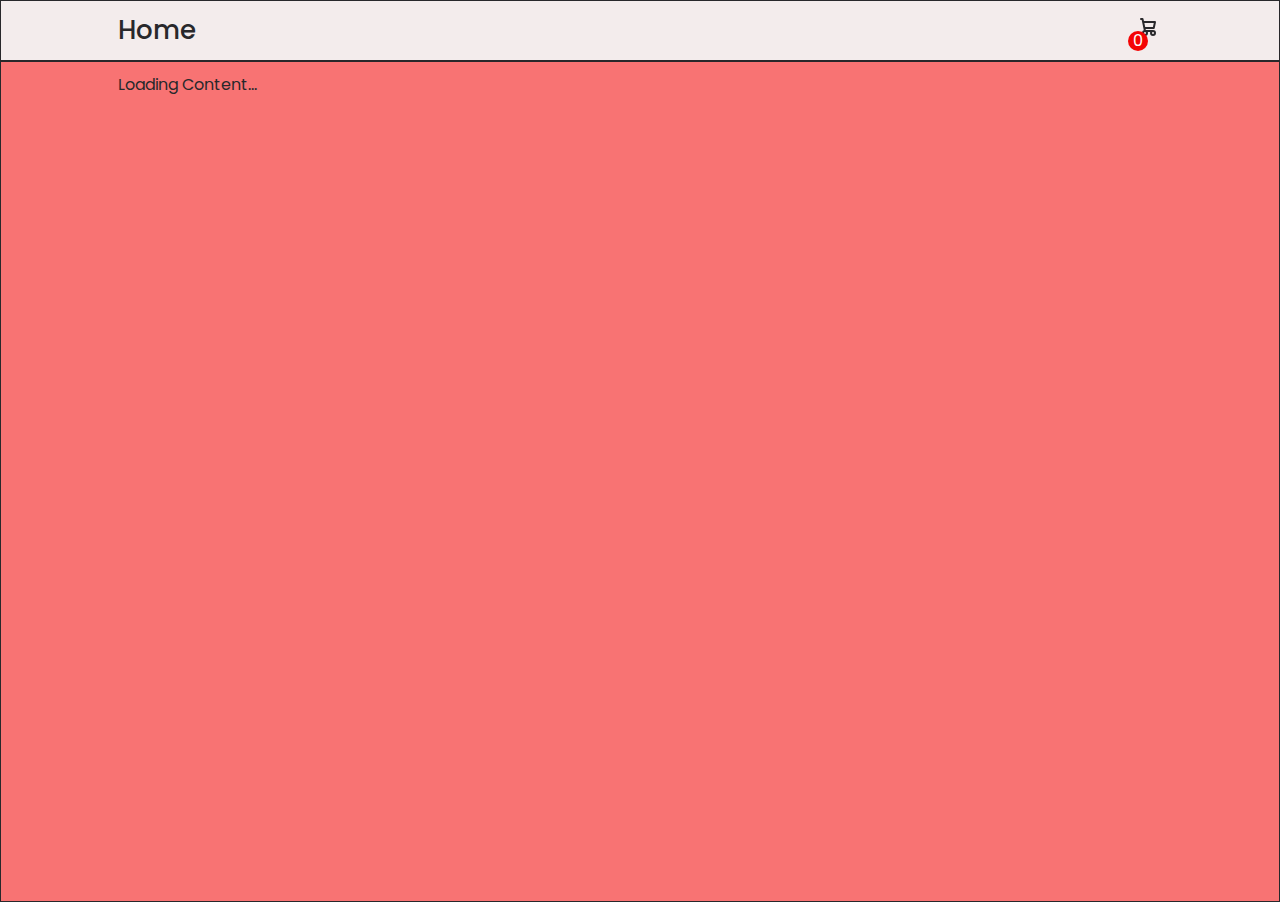
==== index.html @ 5069008e "Template Loaded in Index.html" ====
<!DOCTYPE html>
<html lang="en">
  <head>
    <meta charset="UTF-8" />
    <meta name="viewport" content="width=device-width, initial-scale=1.0" />
    <title>T-Shirt Shop</title>
    <link rel="stylesheet" href="style.css" />
  </head>
  <body>
    <div class="container.">
      <div id="app">this is app</div>
    </div>

    <script type="module" src="index.js"></script>
  </body>
</html>
---- style.css ----
/* Common Styles */
* {
  margin: 0;
  padding: 0;
  box-sizing: border-box;
  font-family: Poppins, sans-serif;
  text-decoration: none;
  color: #28282b;
}
button {
  cursor: pointer;
  border: none;
  padding: 10px;
  font-weight: 600;
}
.title {
  font-size: 26px;
  font-weight: 500;
  padding: 10px 0;
}
.subTitle {
  font-size: 24px;
  font-weight: 400;
  padding: 10px 0;
}
svg {
  width: 30px;
}

/*------------------------------ 
      Template | Container 
------------------------------*/
.container {
  display: grid;
  grid-template-columns: repeat(12, 1fr);
  transition: 0.5s;
}
.navWraper {
  display: grid;
  grid-template-columns: repeat(12, 1fr);
  grid-column: 1 / -1;
  background-color: #f3ecec;
  border: 1px solid;
}
nav {
  grid-column: 1 / -1;
  display: flex;
  justify-content: space-between;
  align-items: center;
  padding: 10px;
}
nav .title {
  padding: 0;
}
.cartIcon {
  position: relative;
  cursor: pointer;
  border-radius: 50%;
}
.cartIcon span {
  background-color: #f40404;
  color: #fdfdfd;
  position: absolute;
  height: 20px;
  width: 20px;
  top: 50%;
  left: -5px;
  border-radius: 50%;
  display: flex;
  align-items: center;
  justify-content: center;
}
.mainWraper {
  display: grid;
  grid-template-columns: repeat(12, 1fr);
  grid-column: 1 / -1;
  background-color: #f87373;
  border: 1px solid;
}
.mainWraper section {
  grid-column: 1 / -1;
  padding: 10px;
  min-height: calc(100vh - 61px);
}
/*------------------------------ 
    Template | Shopping Cart 
------------------------------*/
.cartContent {
  background-color: #28282b;
  width: 480px;
  max-width: 100%;
  position: fixed;
  top: 0;
  bottom: 0;
  right: -480px;
  transition: 0.5s;
  display: grid;
  grid-template-rows: auto 1fr auto;
}
.cartContent .subTitle {
  color: #fdfdfd;
  padding: 10px;
}
.cartProducts {
  padding: 10px;
  overflow: auto;
}
.cartProducts::-webkit-scrollbar {
  width: 0;
}
.cartBtns {
  display: grid;
  grid-template-columns: 1fr 1fr;
}
.cartBtns button {
  background-color: #ffdb58;
  padding: 16px;
}
.cartBtns button.cartClose {
  background-color: #f3f3f3;
}
body.activeCart .cartContent {
  right: 0;
}

/* Responsivenses */
@media (min-width: 481px) {
  .cartContent {
    width: 360px;
    right: -360px;
  }
}
@media (min-width: 769px) {
  .cartContent {
    width: 400px;
    right: -400px;
  }
  nav {
    grid-column: 2 / -2;
  }
  .mainWraper section {
    grid-column: 2 / -2;
  }
}
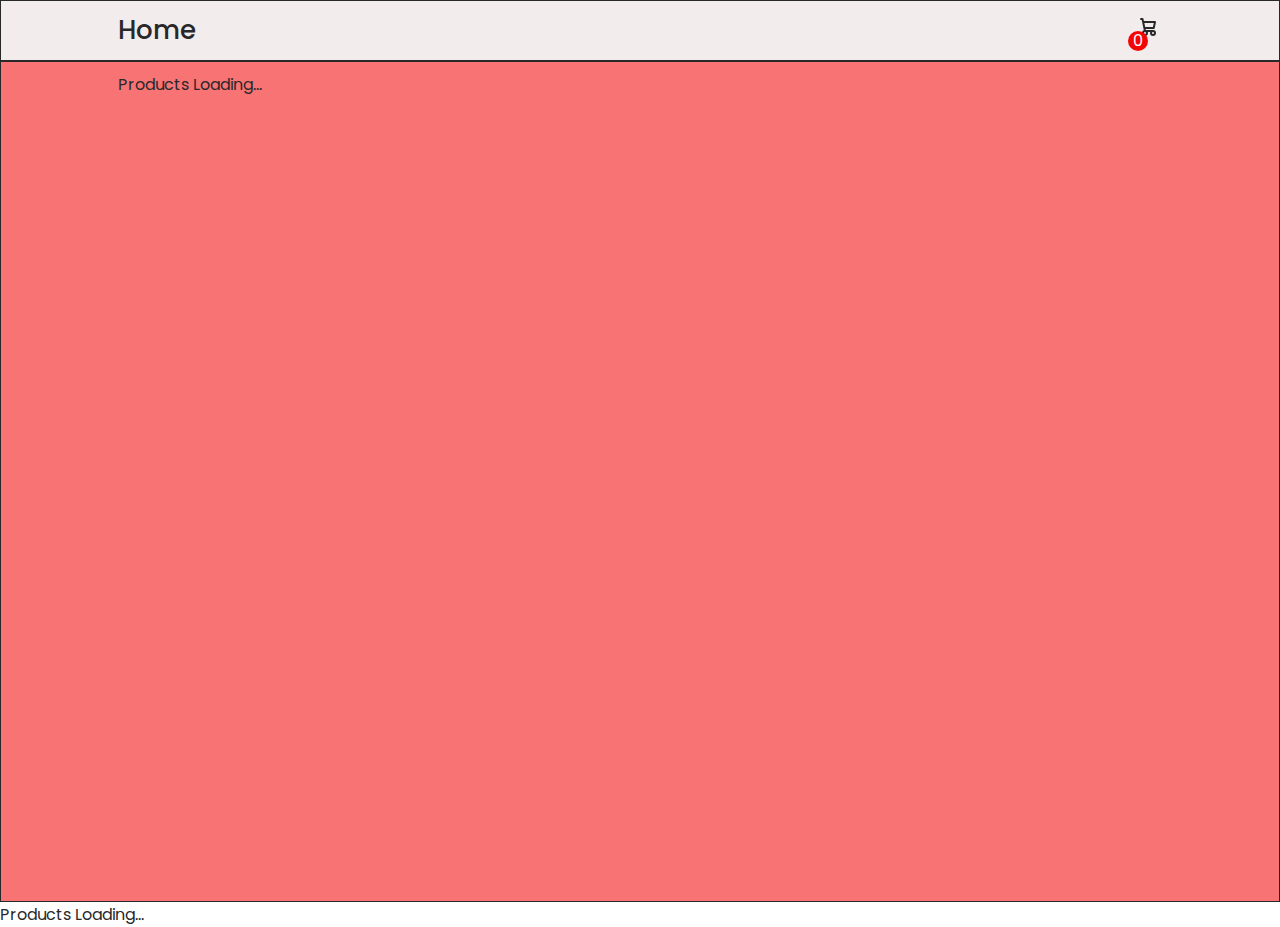
==== commit 597443c8: "Loading Index.html's main to template" ====
--- a/index.html
+++ b/index.html
@@ -7,10 +7,14 @@
     <link rel="stylesheet" href="style.css" />
   </head>
   <body>
-    <div class="container.">
-      <div id="app">this is app</div>
-    </div>
+    <header id="app">
+      <!--Here I am loading template.html-->
+    </header>
 
+    <main id="temporatyContent">
+      <!--These content is being rendered to template.html's main-->
+      <section class="productsContainer">Products Loading...</section>
+    </main>
     <script type="module" src="index.js"></script>
   </body>
 </html>
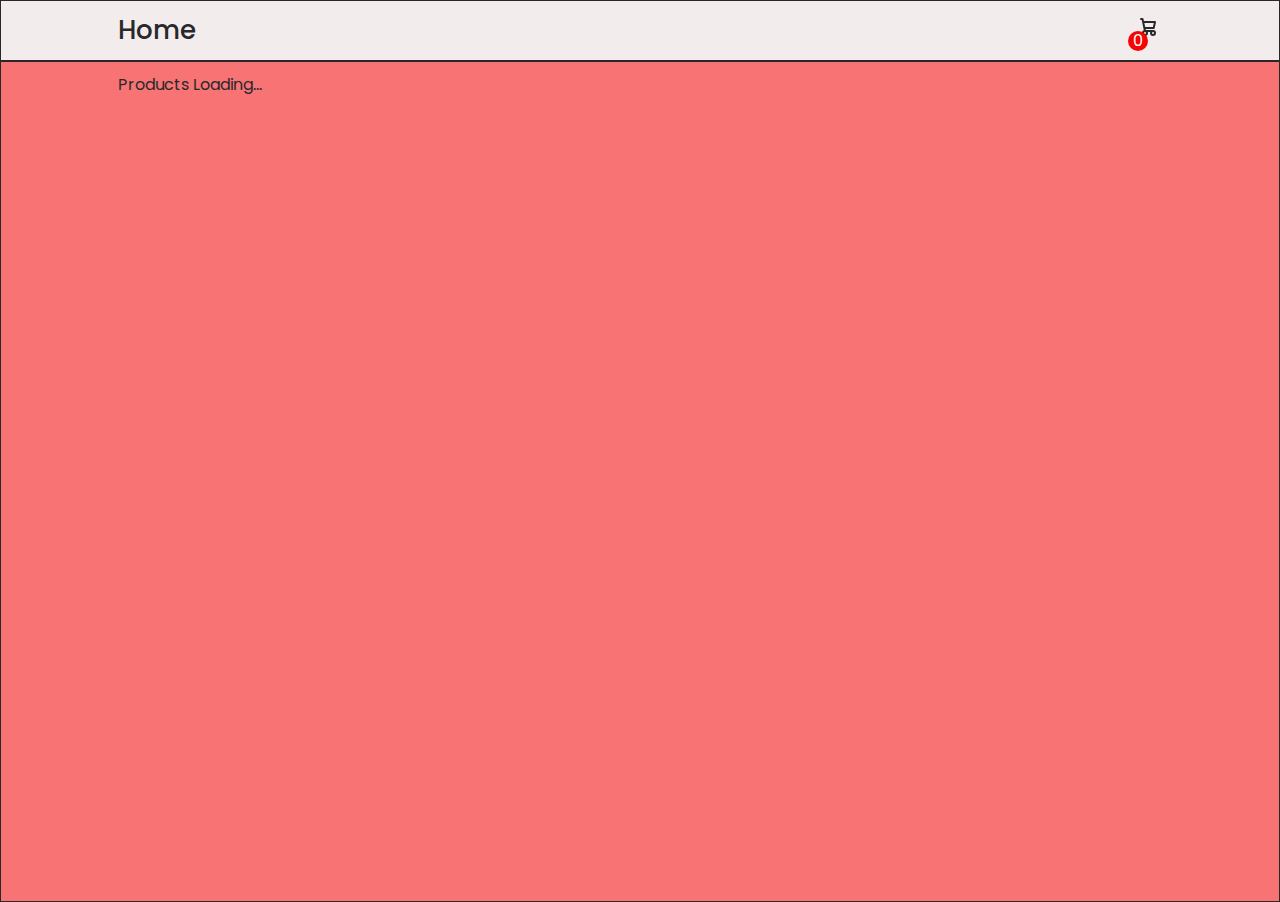
==== commit fcc6e83e: "Made Product List" ====
--- a/index.html
+++ b/index.html
@@ -3,6 +3,12 @@
   <head>
     <meta charset="UTF-8" />
     <meta name="viewport" content="width=device-width, initial-scale=1.0" />
+    <link rel="preconnect" href="https://fonts.googleapis.com" />
+    <link rel="preconnect" href="https://fonts.gstatic.com" crossorigin />
+    <link
+      href="https://fonts.googleapis.com/css2?family=Poppins:ital,wght@0,100;0,200;0,300;0,400;0,500;0,600;0,700;0,800;0,900;1,100;1,200;1,300;1,400;1,500;1,600;1,700;1,800;1,900&display=swap"
+      rel="stylesheet"
+    />
     <title>T-Shirt Shop</title>
     <link rel="stylesheet" href="style.css" />
   </head>
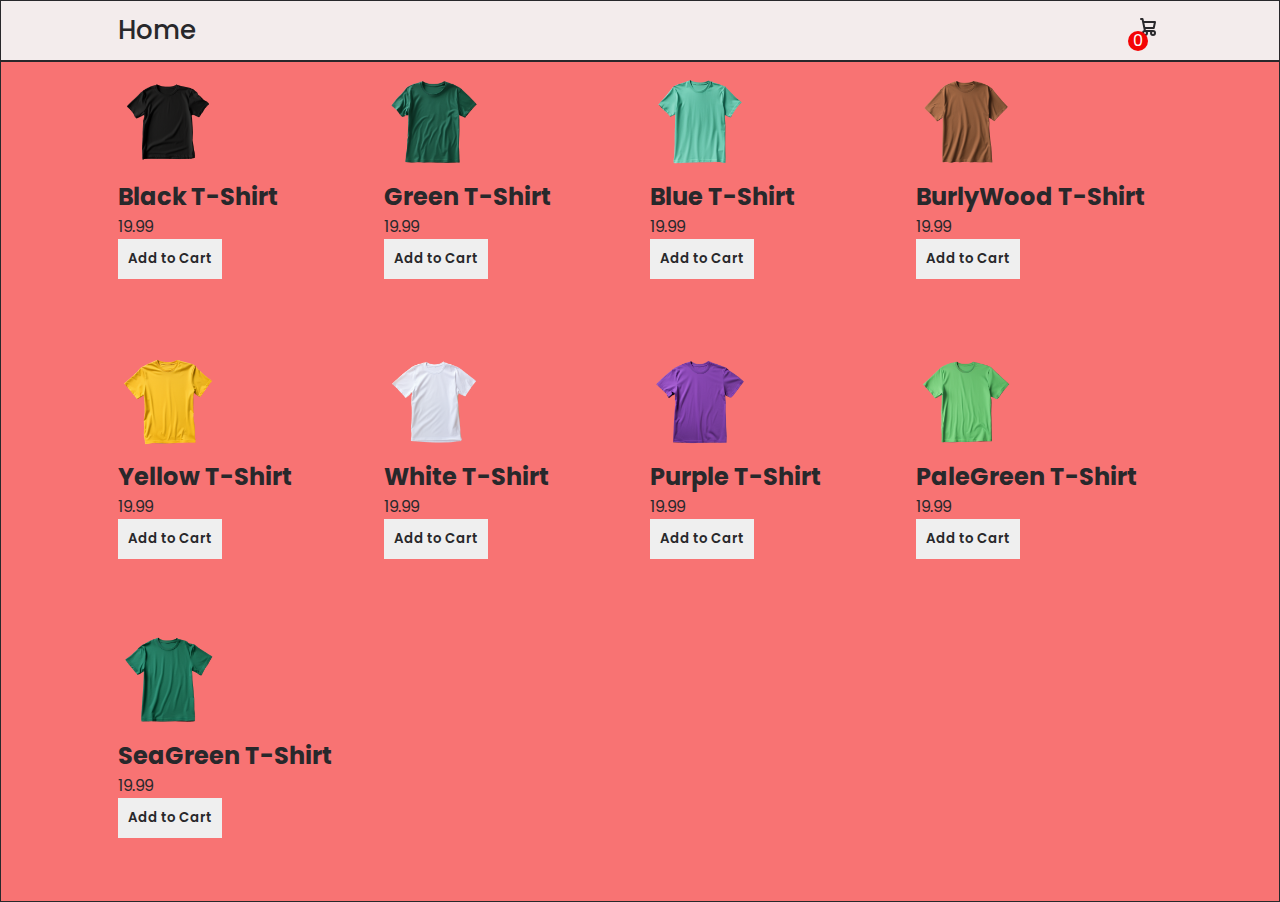
==== commit 21f10923: "Product showed in Index Page" ====
--- a/index.html
+++ b/index.html
@@ -19,7 +19,7 @@
 
     <main id="temporatyContent">
       <!--These content is being rendered to template.html's main-->
-      <section class="productsContainer">Products Loading...</section>
+      <section class="productsContainer"></section>
     </main>
     <script type="module" src="index.js"></script>
   </body>
--- a/style.css
+++ b/style.css
@@ -1,4 +1,6 @@
-/* Common Styles */
+/*------------------------------ 
+        Common Styles 
+------------------------------*/
 * {
   margin: 0;
   padding: 0;
@@ -82,6 +84,7 @@
   padding: 10px;
   min-height: calc(100vh - 61px);
 }
+
 /*------------------------------ 
     Template | Shopping Cart 
 ------------------------------*/
@@ -123,7 +126,21 @@
   right: 0;
 }
 
-/* Responsivenses */
+/*------------------------------ 
+    Index | Products Container 
+------------------------------*/
+.productsContainer {
+  grid-column: 1 / -1;
+  display: grid;
+  grid-template-columns: repeat(4, 1fr);
+  gap: 20px;
+}
+.product img {
+  width: 100px;
+}
+/*------------------------------ 
+        Rseponsiveness 
+------------------------------*/
 @media (min-width: 481px) {
   .cartContent {
     width: 360px;
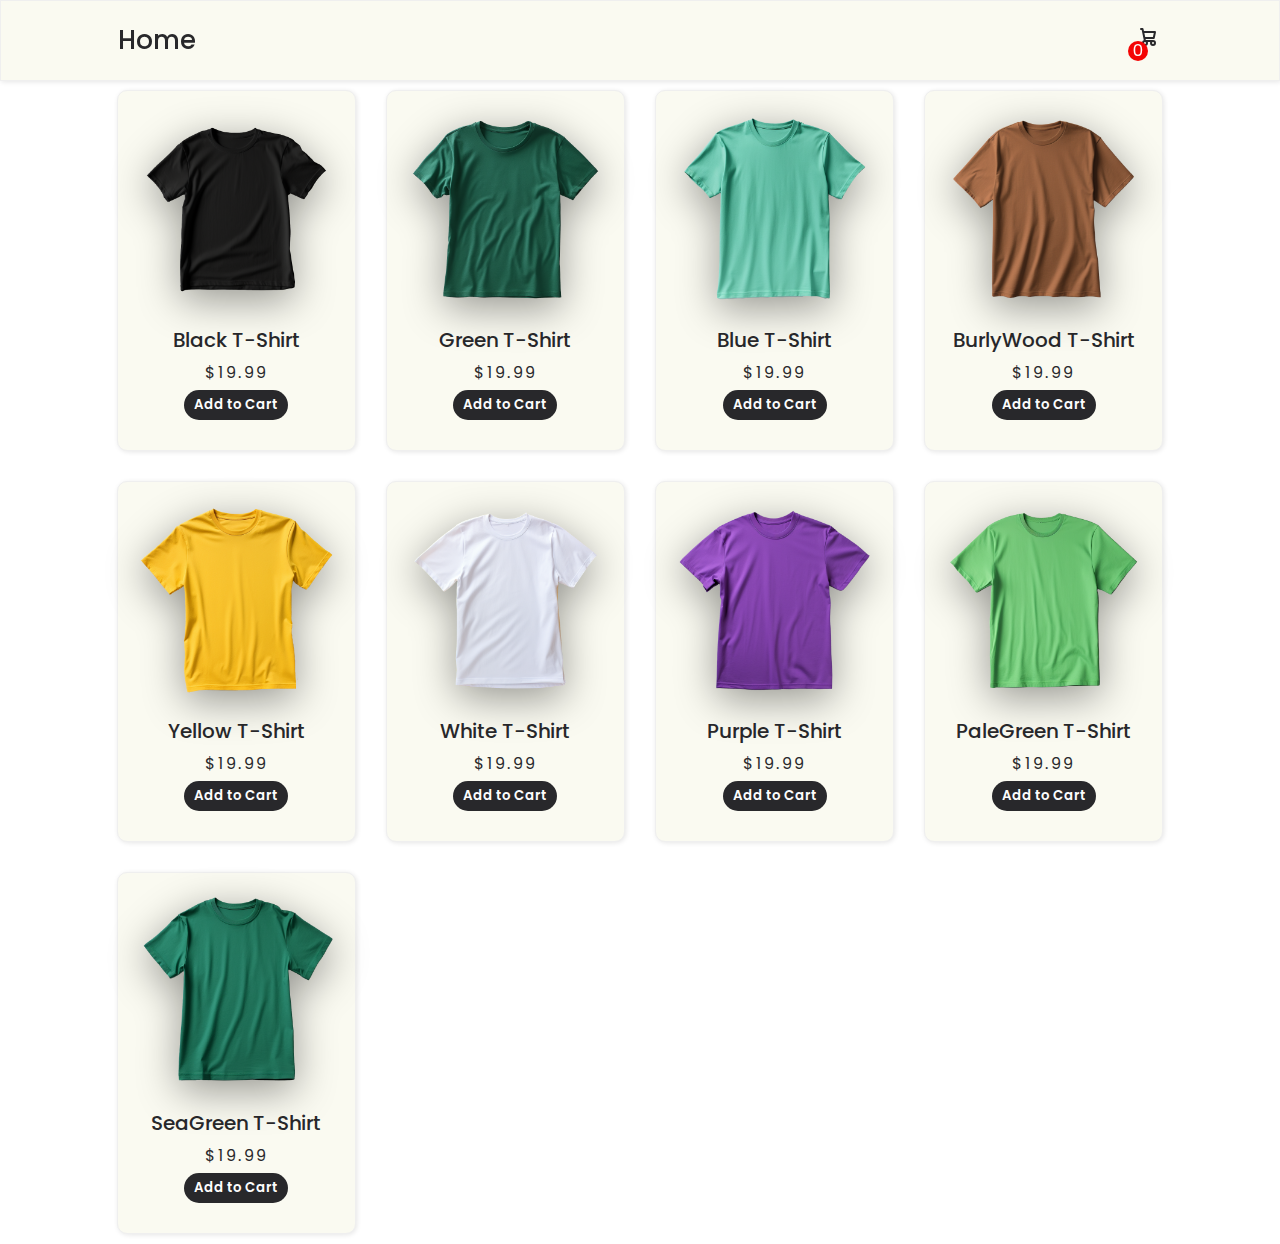
==== commit 1b31225e: "Added Hardcoded Detail Page" ====
--- a/index.html
+++ b/index.html
@@ -10,7 +10,7 @@
       rel="stylesheet"
     />
     <title>T-Shirt Shop</title>
-    <link rel="stylesheet" href="style.css" />
+    <link rel="stylesheet" href="/css/style.css" />
   </head>
   <body>
     <header id="app">
@@ -21,6 +21,6 @@
       <!--These content is being rendered to template.html's main-->
       <section class="productsContainer"></section>
     </main>
-    <script type="module" src="index.js"></script>
+    <script type="module" src="/javascript/index.js"></script>
   </body>
 </html>
--- a/css/style.css
+++ b/css/style.css
@@ -0,0 +1,331 @@
+/*------------------------------ 
+        Common Styles 
+------------------------------*/
+* {
+  box-sizing: border-box;
+  user-select: none;
+  font-family: Poppins, sans-serif;
+  text-decoration: none;
+  color: #28282b;
+  margin: 0;
+  padding: 0;
+}
+button {
+  cursor: pointer;
+  border: none;
+  font-weight: 600;
+  padding: 10px;
+}
+.title {
+  font-size: 26px;
+  font-weight: 500;
+  padding: 10px 0;
+}
+.subTitle {
+  font-size: 24px;
+  font-weight: 400;
+  padding: 10px 0;
+}
+svg {
+  width: 30px;
+}
+
+/*------------------------------ 
+      Template | Container 
+------------------------------*/
+.container {
+  display: grid;
+  grid-template-columns: repeat(12, 1fr);
+  transition: 0.5s;
+}
+.navWraper {
+  position: fixed;
+  left: 0;
+  right: 0;
+  background-color: #fdfdfd;
+  z-index: 10;
+  display: grid;
+  grid-template-columns: repeat(12, 1fr);
+  grid-column: 1 / -1;
+  box-shadow: 1px 1px 5px rgba(0, 0, 0, 0.1);
+  background-color: #fafaf1;
+  border: 1px solid #efefef;
+  padding: 10px 0;
+}
+nav {
+  grid-column: 1 / -1;
+  display: flex;
+  justify-content: space-between;
+  align-items: center;
+  padding: 10px;
+}
+nav .title {
+  padding: 0;
+}
+.cartIcon {
+  cursor: pointer;
+  position: relative;
+  border-radius: 50%;
+}
+.cartIcon span {
+  display: flex;
+  align-items: center;
+  justify-content: center;
+  position: absolute;
+  background-color: #f40404;
+  color: #fdfdfd;
+  height: 20px;
+  width: 20px;
+  border-radius: 50%;
+  top: 50%;
+  left: -5px;
+}
+.mainWraper {
+  display: grid;
+  grid-template-columns: repeat(12, 1fr);
+  grid-column: 1 / -1;
+  padding-top: 80px;
+}
+.mainWraper section {
+  grid-column: 1 / -1;
+  padding: 10px;
+}
+
+/*------------------------------ 
+    Template | Shopping Cart 
+------------------------------*/
+.cartContent {
+  display: grid;
+  grid-template-rows: auto 1fr auto;
+  position: fixed;
+  background-color: #28282b;
+  max-width: 100%;
+  width: 480px;
+  top: 0;
+  bottom: 0;
+  right: -480px;
+  z-index: 12;
+  transition: 0.5s;
+}
+.cartContent .subTitle {
+  color: #fdfdfd;
+  padding: 10px;
+}
+.cartContainer {
+  overflow: auto;
+  padding: 10px;
+}
+.cartContainer::-webkit-scrollbar {
+  width: 0;
+}
+.cartProduct img {
+  width: 100%;
+}
+.cartProduct {
+  display: grid;
+  grid-template-columns: 60px 1fr 50px 80px;
+  align-items: center;
+  text-align: center;
+  gap: 10px;
+}
+.cartItemName {
+  text-align: left;
+}
+.cartProduct p {
+  color: #fdfdfd;
+}
+.cartProduct .totalPrice {
+  text-wrap: nowrap;
+  color: #fdfdfd;
+}
+.cartProduct div {
+  display: flex;
+  gap: 5px;
+  align-items: center;
+}
+.cartProduct div span {
+  display: flex;
+  align-items: center;
+  justify-content: center;
+  width: 25px;
+  height: 25px;
+  background-color: #eee;
+  color: #2f2f2f;
+  border-radius: 50%;
+  cursor: pointer;
+}
+.listCart .item .quantity span:nth-child(2) {
+  background-color: transparent;
+  color: #fff;
+}
+.cartProduct:nth-child(even) {
+  background-color: #eee1;
+}
+
+.cartBtns {
+  display: grid;
+  grid-template-columns: 1fr 1fr;
+}
+.cartBtns button {
+  background-color: #ffdb58;
+  font-size: 16px;
+  padding: 16px;
+}
+.cartBtns button.cartClose {
+  background-color: #ff6c6c;
+}
+body.activeCart .cartContent {
+  right: 0;
+}
+
+/*------------------------------ 
+    Index | Products Container 
+------------------------------*/
+.productsContainer {
+  display: grid;
+  grid-template-columns: repeat(12, 1fr);
+  grid-column: 1 / -1;
+  gap: 20px;
+  width: 100%;
+}
+.product {
+  grid-column: span 6;
+  display: flex;
+  flex-direction: column;
+  align-items: center;
+  box-shadow: 1px 1px 5px rgba(0, 0, 0, 0.1);
+  background-color: #fafaf1;
+  border: 1px solid #efefef;
+  border-radius: 10px;
+  padding: 10px;
+}
+.product img {
+  filter: drop-shadow(0 10px 20px rgba(0, 0, 0, 0.4));
+  width: 100%;
+}
+.product h2 {
+  text-align: center;
+  flex-grow: 1;
+  font-size: 18px;
+  font-weight: 500;
+}
+.product p {
+  text-align: center;
+  letter-spacing: 3px;
+  padding: 5px 0;
+}
+.product button {
+  background-color: #28282b;
+  color: #fdfdfd;
+  border-radius: 20px;
+  padding: 5px 10px;
+  margin-bottom: 20px;
+}
+
+/*------------------------------ 
+    Detail | Product Details 
+------------------------------*/
+.detailsContainer {
+  display: grid;
+  grid-template-columns: repeat(2, 1fr);
+  gap: 50px;
+  text-align: left;
+  margin-bottom: 30px;
+}
+.image img {
+  width: 100%;
+}
+.image {
+  position: relative;
+}
+.image::before {
+  position: absolute;
+  top: 30px;
+  bottom: 0;
+  left: calc(50% - 150px);
+  right: 50px;
+  content: "";
+  background-color: #94817733;
+  z-index: -1;
+  border-radius: 190px 80px 180px 160px;
+}
+.detailTitle {
+  font-size: xx-large;
+  padding: 40px 0 0 0;
+  margin: 0 0 10px 0;
+}
+.detailPrice {
+  font-weight: bold;
+  font-size: x-large;
+  letter-spacing: 4px;
+  margin-bottom: 20px;
+}
+.detailBtns {
+  display: flex;
+  gap: 10px;
+}
+.detailBtns button {
+  background-color: #eee;
+  border: none;
+  padding: 15px 20px;
+  border-radius: 20px;
+  font-family: Arial, Helvetica, sans-serif;
+  font-size: medium;
+  display: flex;
+  align-items: center;
+  justify-content: center;
+}
+/* .detailsContainer svg {
+  width: 18px;
+} */
+.detailBtns button:nth-child(2) {
+  background-color: #2f2f2f;
+  color: #eee;
+  display: inline-flex;
+  gap: 10px;
+}
+.detailBtns button svg {
+  transform: translateY(-2px);
+}
+.detail .description {
+  font-weight: 300;
+  margin-top: 20px;
+}
+
+/*------------------------------ 
+        Rseponsiveness 
+------------------------------*/
+@media (min-width: 481px) {
+  .cartContent {
+    width: 360px;
+    right: -360px;
+  }
+}
+@media (min-width: 600px) {
+  .productsContainer {
+    gap: 30px;
+  }
+  .product {
+    grid-column: span 4;
+  }
+}
+@media (min-width: 769px) {
+  .cartContent {
+    width: 400px;
+    right: -400px;
+  }
+  nav {
+    grid-column: 2 / -2;
+  }
+  .mainWraper section {
+    grid-column: 2 / -2;
+  }
+  .product h2 {
+    font-size: 20px;
+  }
+}
+@media (min-width: 1025px) {
+  .product {
+    grid-column: span 3;
+  }
+}
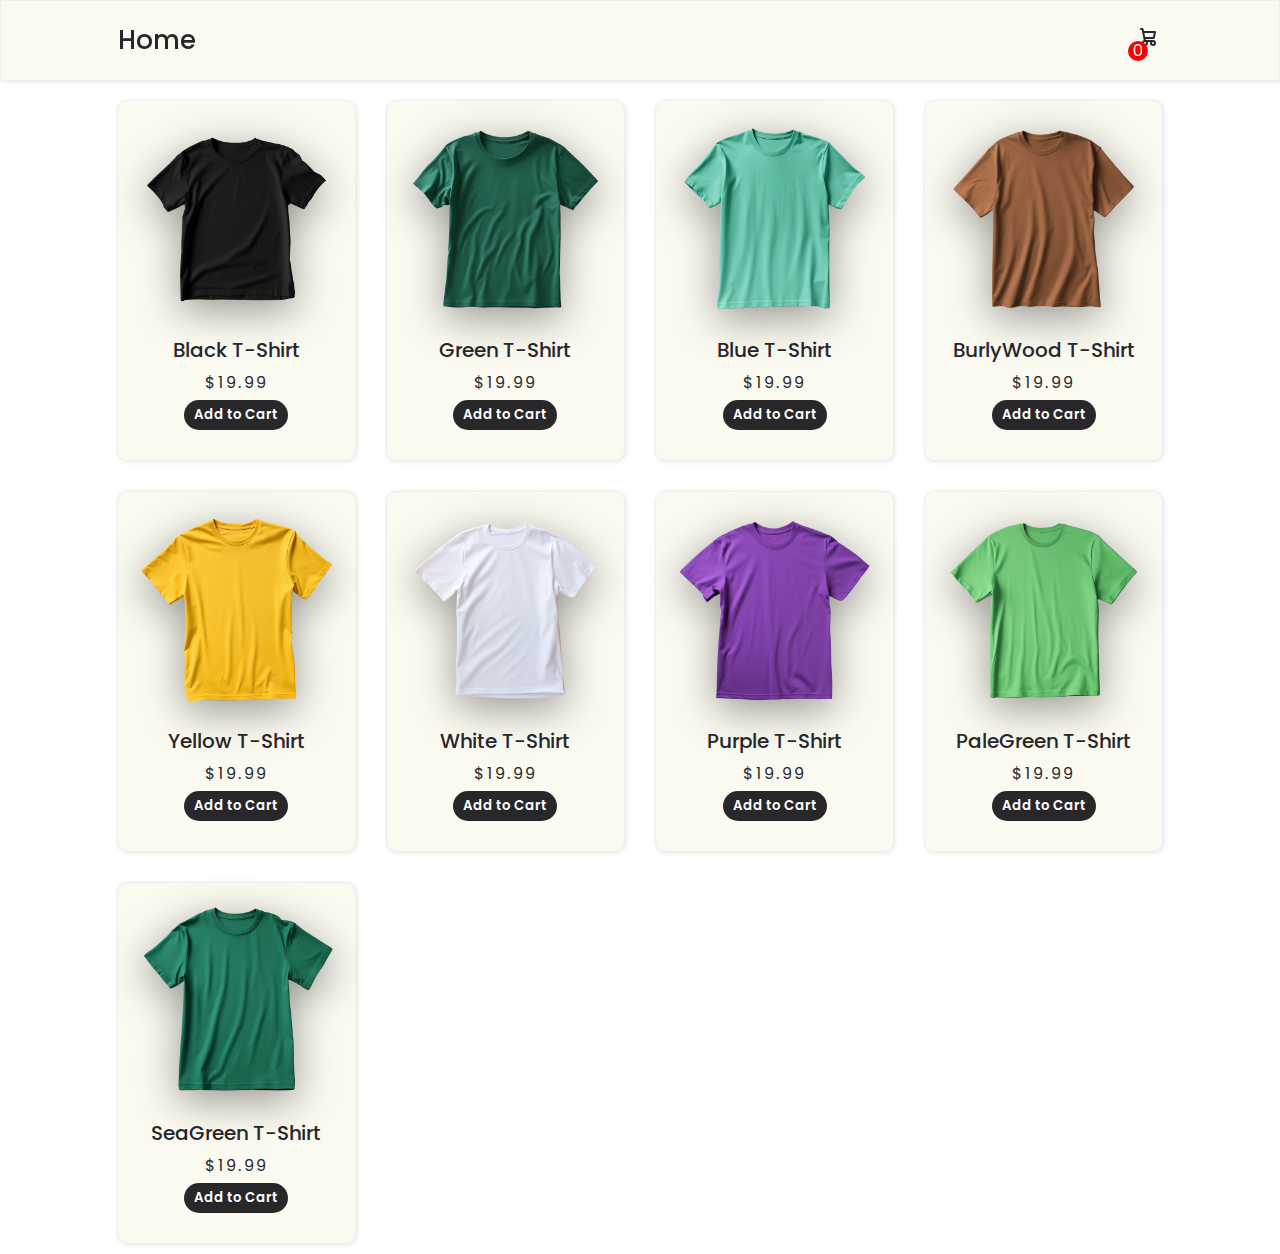
==== commit 9d47bfae: "Added Responsiveness to Product Details" ====
--- a/index.html
+++ b/index.html
@@ -17,7 +17,7 @@
       <!--Here I am loading template.html-->
     </header>
 
-    <main id="temporatyContent">
+    <main id="temporaryContent">
       <!--These content is being rendered to template.html's main-->
       <section class="productsContainer"></section>
     </main>
--- a/css/style.css
+++ b/css/style.css
@@ -84,7 +84,7 @@
   display: grid;
   grid-template-columns: repeat(12, 1fr);
   grid-column: 1 / -1;
-  padding-top: 80px;
+  padding-top: 90px;
 }
 .mainWraper section {
   grid-column: 1 / -1;
@@ -225,10 +225,16 @@
 /*------------------------------ 
     Detail | Product Details 
 ------------------------------*/
+.detailsWraper {
+  display: grid;
+  grid-template-columns: repeat(12, 1fr);
+  padding: 10px;
+}
 .detailsContainer {
-  display: grid;
-  grid-template-columns: repeat(2, 1fr);
-  gap: 50px;
+  grid-column: 1/-1;
+  display: grid;
+  grid-template-columns: repeat(12, 1fr);
+  gap: 30px;
   text-align: left;
   margin-bottom: 30px;
 }
@@ -237,6 +243,10 @@
 }
 .image {
   position: relative;
+  grid-column: span 12;
+  display: flex;
+  align-items: center;
+  justify-content: center;
 }
 .image::before {
   position: absolute;
@@ -249,6 +259,10 @@
   z-index: -1;
   border-radius: 190px 80px 180px 160px;
 }
+.detailsContent {
+  grid-column: span 12;
+  border: 1px solid green;
+}
 .detailTitle {
   font-size: xx-large;
   padding: 40px 0 0 0;
@@ -287,7 +301,7 @@
 .detailBtns button svg {
   transform: translateY(-2px);
 }
-.detail .description {
+.detailsContainer .description {
   font-weight: 300;
   margin-top: 20px;
 }
@@ -301,6 +315,7 @@
     right: -360px;
   }
 }
+
 @media (min-width: 600px) {
   .productsContainer {
     gap: 30px;
@@ -308,7 +323,14 @@
   .product {
     grid-column: span 4;
   }
-}
+  .image {
+    grid-column: span 7;
+  }
+  .detailsContent {
+    grid-column: span 5;
+  }
+}
+
 @media (min-width: 769px) {
   .cartContent {
     width: 400px;
@@ -323,9 +345,29 @@
   .product h2 {
     font-size: 20px;
   }
-}
+  .detailsContainer {
+    grid-column: 2 / -2;
+  }
+  .image {
+    grid-column: span 6;
+  }
+  .detailsContent {
+    grid-column: span 6;
+  }
+}
+
 @media (min-width: 1025px) {
   .product {
     grid-column: span 3;
   }
-}
+  .image img {
+    width: 90%;
+  }
+  .image::before {
+    inset: 0;
+    margin: auto;
+    left: calc(50% - 190px);
+    right: 100px;
+    top: 30px;
+  }
+}
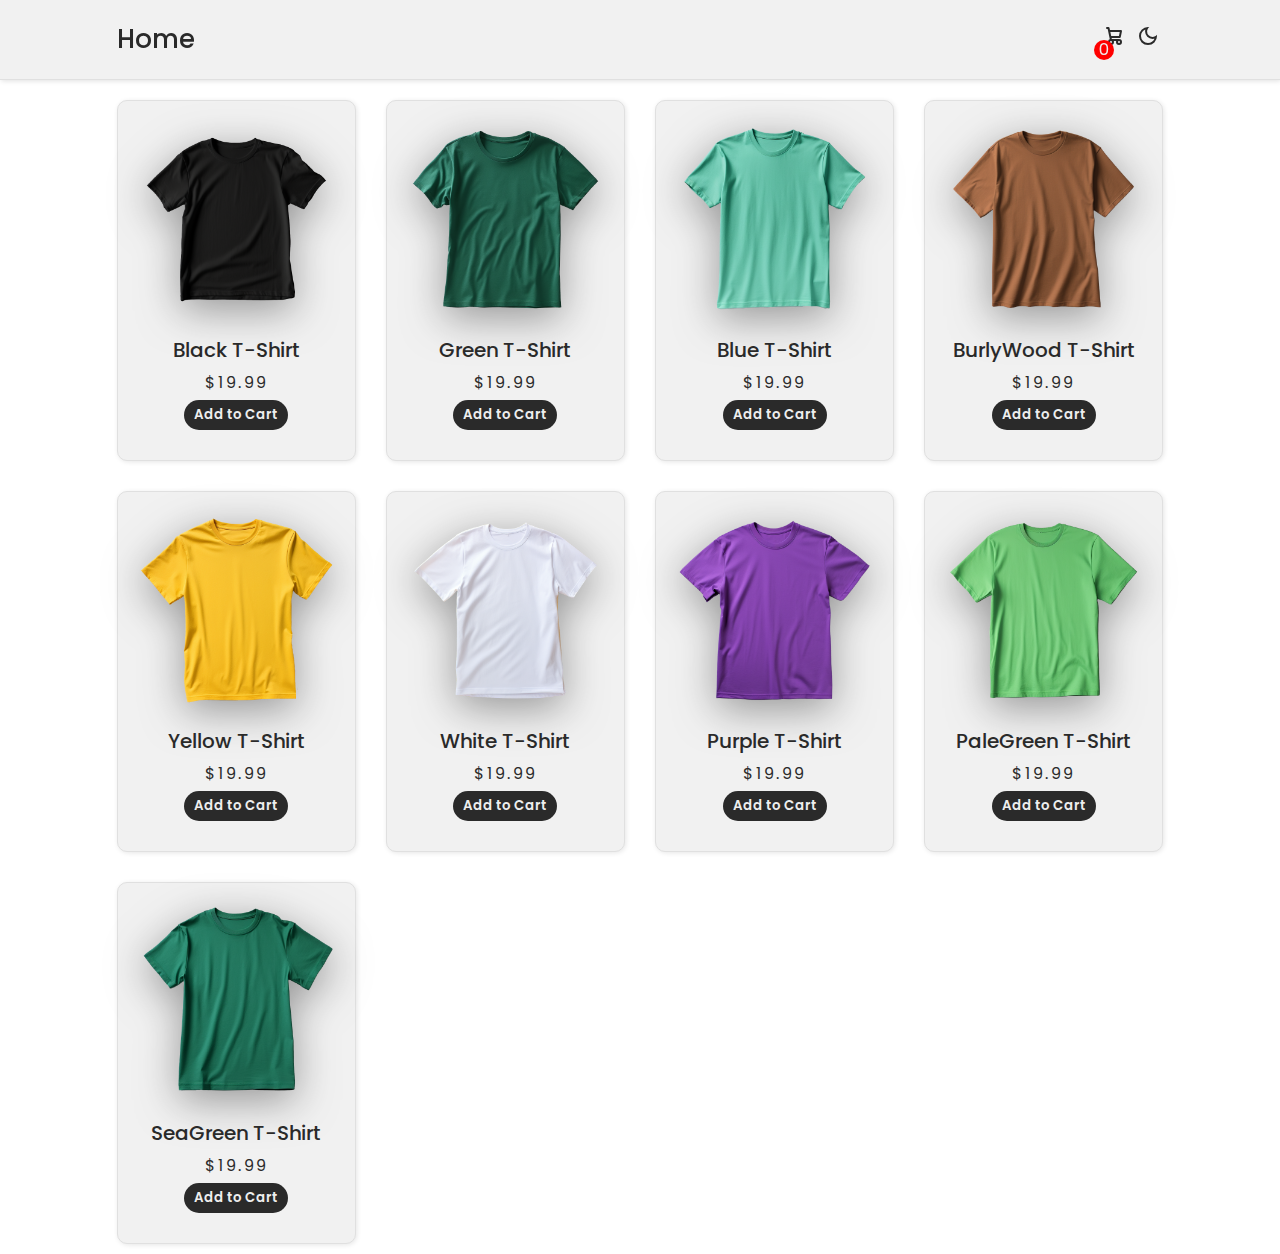
==== commit f3580c8c: "Added Theme functionality" ====
--- a/index.html
+++ b/index.html
@@ -22,5 +22,6 @@
       <section class="productsContainer"></section>
     </main>
     <script type="module" src="/javascript/index.js"></script>
+    <script type="module" src="/javascript/darkmode.js"></script>
   </body>
 </html>
--- a/css/style.css
+++ b/css/style.css
@@ -1,3 +1,21 @@
+:root {
+  --primary-font-color: #2a2a2a;
+  --secondary-font-color: #eeeeee;
+  --primary-background-color: #ffffff;
+  --third-background-color: #d8d8d8;
+  --reversed-background-color: #2a2a2a;
+  --primary-border-color: #e0e0e0;
+  --primary-shadow-color: #f1f1f1;
+}
+body.darkMode {
+  --primary-font-color: #eeeeee;
+  --secondary-font-color: #2a2a2a;
+  --primary-background-color: #1a1a1a;
+  --third-background-color: #272727;
+  --reversed-background-color: #eeeeee;
+  --primary-border-color: #171717;
+  --primary-shadow-color: #2e2e2e;
+}
 /*------------------------------ 
         Common Styles 
 ------------------------------*/
@@ -6,9 +24,12 @@
   user-select: none;
   font-family: Poppins, sans-serif;
   text-decoration: none;
-  color: #28282b;
+  color: var(--primary-font-color);
   margin: 0;
   padding: 0;
+}
+body {
+  background-color: var(--primary-background-color);
 }
 button {
   cursor: pointer;
@@ -42,14 +63,13 @@
   position: fixed;
   left: 0;
   right: 0;
-  background-color: #fdfdfd;
+  background-color: var(--primary-shadow-color);
   z-index: 10;
   display: grid;
   grid-template-columns: repeat(12, 1fr);
   grid-column: 1 / -1;
-  box-shadow: 1px 1px 5px rgba(0, 0, 0, 0.1);
-  background-color: #fafaf1;
-  border: 1px solid #efefef;
+  box-shadow: 1px 1px 5px var(--primary-border-color);
+  border-bottom: 1px solid var(--primary-border-color);
   padding: 10px 0;
 }
 nav {
@@ -72,23 +92,24 @@
   align-items: center;
   justify-content: center;
   position: absolute;
-  background-color: #f40404;
-  color: #fdfdfd;
+  background-color: #ff0000;
+  color: #eeeeee;
   height: 20px;
   width: 20px;
   border-radius: 50%;
   top: 50%;
   left: -5px;
 }
+.icon-container {
+  display: flex;
+  align-items: center;
+  gap: 4px;
+}
 .mainWraper {
   display: grid;
   grid-template-columns: repeat(12, 1fr);
   grid-column: 1 / -1;
   padding-top: 90px;
-}
-.mainWraper section {
-  grid-column: 1 / -1;
-  padding: 10px;
 }
 
 /*------------------------------ 
@@ -98,7 +119,7 @@
   display: grid;
   grid-template-rows: auto 1fr auto;
   position: fixed;
-  background-color: #28282b;
+  background-color: var(--third-background-color);
   max-width: 100%;
   width: 480px;
   top: 0;
@@ -108,7 +129,7 @@
   transition: 0.5s;
 }
 .cartContent .subTitle {
-  color: #fdfdfd;
+  color: var(--primary-font-color);
   padding: 10px;
 }
 .cartContainer {
@@ -132,11 +153,11 @@
   text-align: left;
 }
 .cartProduct p {
-  color: #fdfdfd;
+  color: var(--primary-font-color);
 }
 .cartProduct .totalPrice {
   text-wrap: nowrap;
-  color: #fdfdfd;
+  color: var(--primary-font-color);
 }
 .cartProduct div {
   display: flex;
@@ -149,17 +170,13 @@
   justify-content: center;
   width: 25px;
   height: 25px;
-  background-color: #eee;
-  color: #2f2f2f;
+  background-color: var(--primary-background-color);
+  color: var(--primary-font-color);
   border-radius: 50%;
   cursor: pointer;
 }
-.listCart .item .quantity span:nth-child(2) {
-  background-color: transparent;
-  color: #fff;
-}
 .cartProduct:nth-child(even) {
-  background-color: #eee1;
+  background-color: var(--primary-shadow-color);
 }
 
 .cartBtns {
@@ -167,12 +184,13 @@
   grid-template-columns: 1fr 1fr;
 }
 .cartBtns button {
-  background-color: #ffdb58;
+  background-color: #ffdd55;
   font-size: 16px;
   padding: 16px;
+  color: #2a2a2a;
 }
 .cartBtns button.cartClose {
-  background-color: #ff6c6c;
+  background-color: #ff7070;
 }
 body.activeCart .cartContent {
   right: 0;
@@ -186,7 +204,7 @@
   grid-template-columns: repeat(12, 1fr);
   grid-column: 1 / -1;
   gap: 20px;
-  width: 100%;
+  padding: 10px;
 }
 .product {
   grid-column: span 6;
@@ -194,13 +212,13 @@
   flex-direction: column;
   align-items: center;
   box-shadow: 1px 1px 5px rgba(0, 0, 0, 0.1);
-  background-color: #fafaf1;
-  border: 1px solid #efefef;
+  background-color: var(--primary-shadow-color);
+  border: 1px solid var(--primary-border-color);
   border-radius: 10px;
   padding: 10px;
 }
 .product img {
-  filter: drop-shadow(0 10px 20px rgba(0, 0, 0, 0.4));
+  filter: drop-shadow(0 10px 20px rgba(60, 60, 60, 0.5));
   width: 100%;
 }
 .product h2 {
@@ -215,8 +233,8 @@
   padding: 5px 0;
 }
 .product button {
-  background-color: #28282b;
-  color: #fdfdfd;
+  background-color: var(--reversed-background-color);
+  color: var(--secondary-font-color);
   border-radius: 20px;
   padding: 5px 10px;
   margin-bottom: 20px;
@@ -225,16 +243,11 @@
 /*------------------------------ 
     Detail | Product Details 
 ------------------------------*/
-.detailsWraper {
-  display: grid;
-  grid-template-columns: repeat(12, 1fr);
-  padding: 10px;
-}
 .detailsContainer {
   grid-column: 1/-1;
   display: grid;
   grid-template-columns: repeat(12, 1fr);
-  gap: 30px;
+  gap: 10px;
   text-align: left;
   margin-bottom: 30px;
 }
@@ -255,21 +268,22 @@
   left: calc(50% - 150px);
   right: 50px;
   content: "";
-  background-color: #94817733;
+  background-color: var(--third-background-color);
   z-index: -1;
   border-radius: 190px 80px 180px 160px;
 }
 .detailsContent {
   grid-column: span 12;
-  border: 1px solid green;
+  padding: 10px;
 }
 .detailTitle {
-  font-size: xx-large;
-  padding: 40px 0 0 0;
+  font-size: 24px;
+  font-weight: 500;
+  padding: 0;
   margin: 0 0 10px 0;
 }
 .detailPrice {
-  font-weight: bold;
+  font-weight: 500;
   font-size: x-large;
   letter-spacing: 4px;
   margin-bottom: 20px;
@@ -279,7 +293,7 @@
   gap: 10px;
 }
 .detailBtns button {
-  background-color: #eee;
+  background-color: var(--third-background-color);
   border: none;
   padding: 15px 20px;
   border-radius: 20px;
@@ -289,21 +303,25 @@
   align-items: center;
   justify-content: center;
 }
-/* .detailsContainer svg {
-  width: 18px;
-} */
 .detailBtns button:nth-child(2) {
-  background-color: #2f2f2f;
-  color: #eee;
-  display: inline-flex;
-  gap: 10px;
-}
-.detailBtns button svg {
-  transform: translateY(-2px);
+  background-color: var(--reversed-background-color);
+  color: var(--secondary-font-color);
+  font-weight: 400;
 }
 .detailsContainer .description {
   font-weight: 300;
   margin-top: 20px;
+}
+
+/*------------------------------ 
+    Detail | Product Details 
+------------------------------*/
+.titleSimilar {
+  grid-column: 1 / -1;
+  text-align: center;
+  font-size: 24px;
+  font-weight: 500;
+  padding-top: 20px;
 }
 
 /*------------------------------ 
@@ -329,6 +347,9 @@
   .detailsContent {
     grid-column: span 5;
   }
+  .detailTitle {
+    padding: 40px 0 0 0;
+  }
 }
 
 @media (min-width: 769px) {
@@ -339,14 +360,16 @@
   nav {
     grid-column: 2 / -2;
   }
-  .mainWraper section {
+  .mainWraper .productsContainer {
     grid-column: 2 / -2;
   }
+  .mainWraper .detailsContainer {
+    grid-column: 2 / -2;
+    gap: 30px;
+  }
+
   .product h2 {
     font-size: 20px;
-  }
-  .detailsContainer {
-    grid-column: 2 / -2;
   }
   .image {
     grid-column: span 6;
